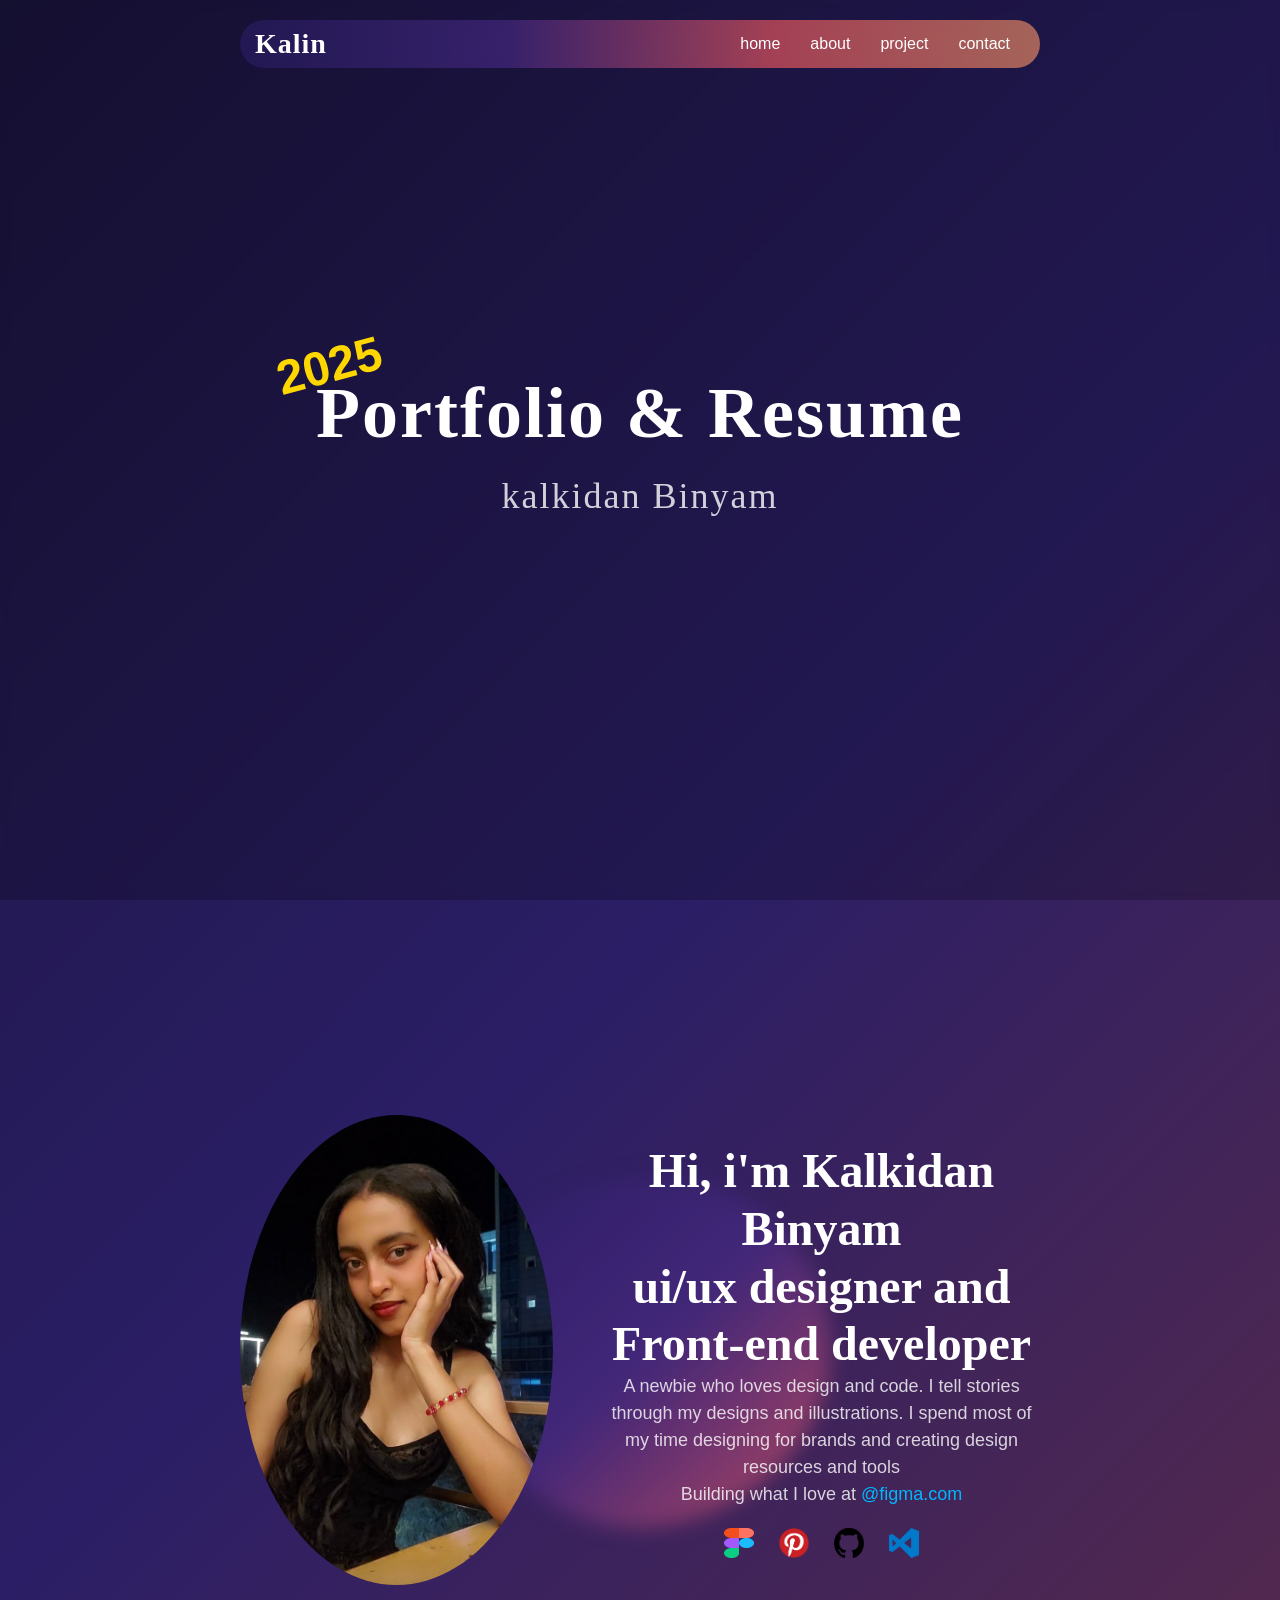
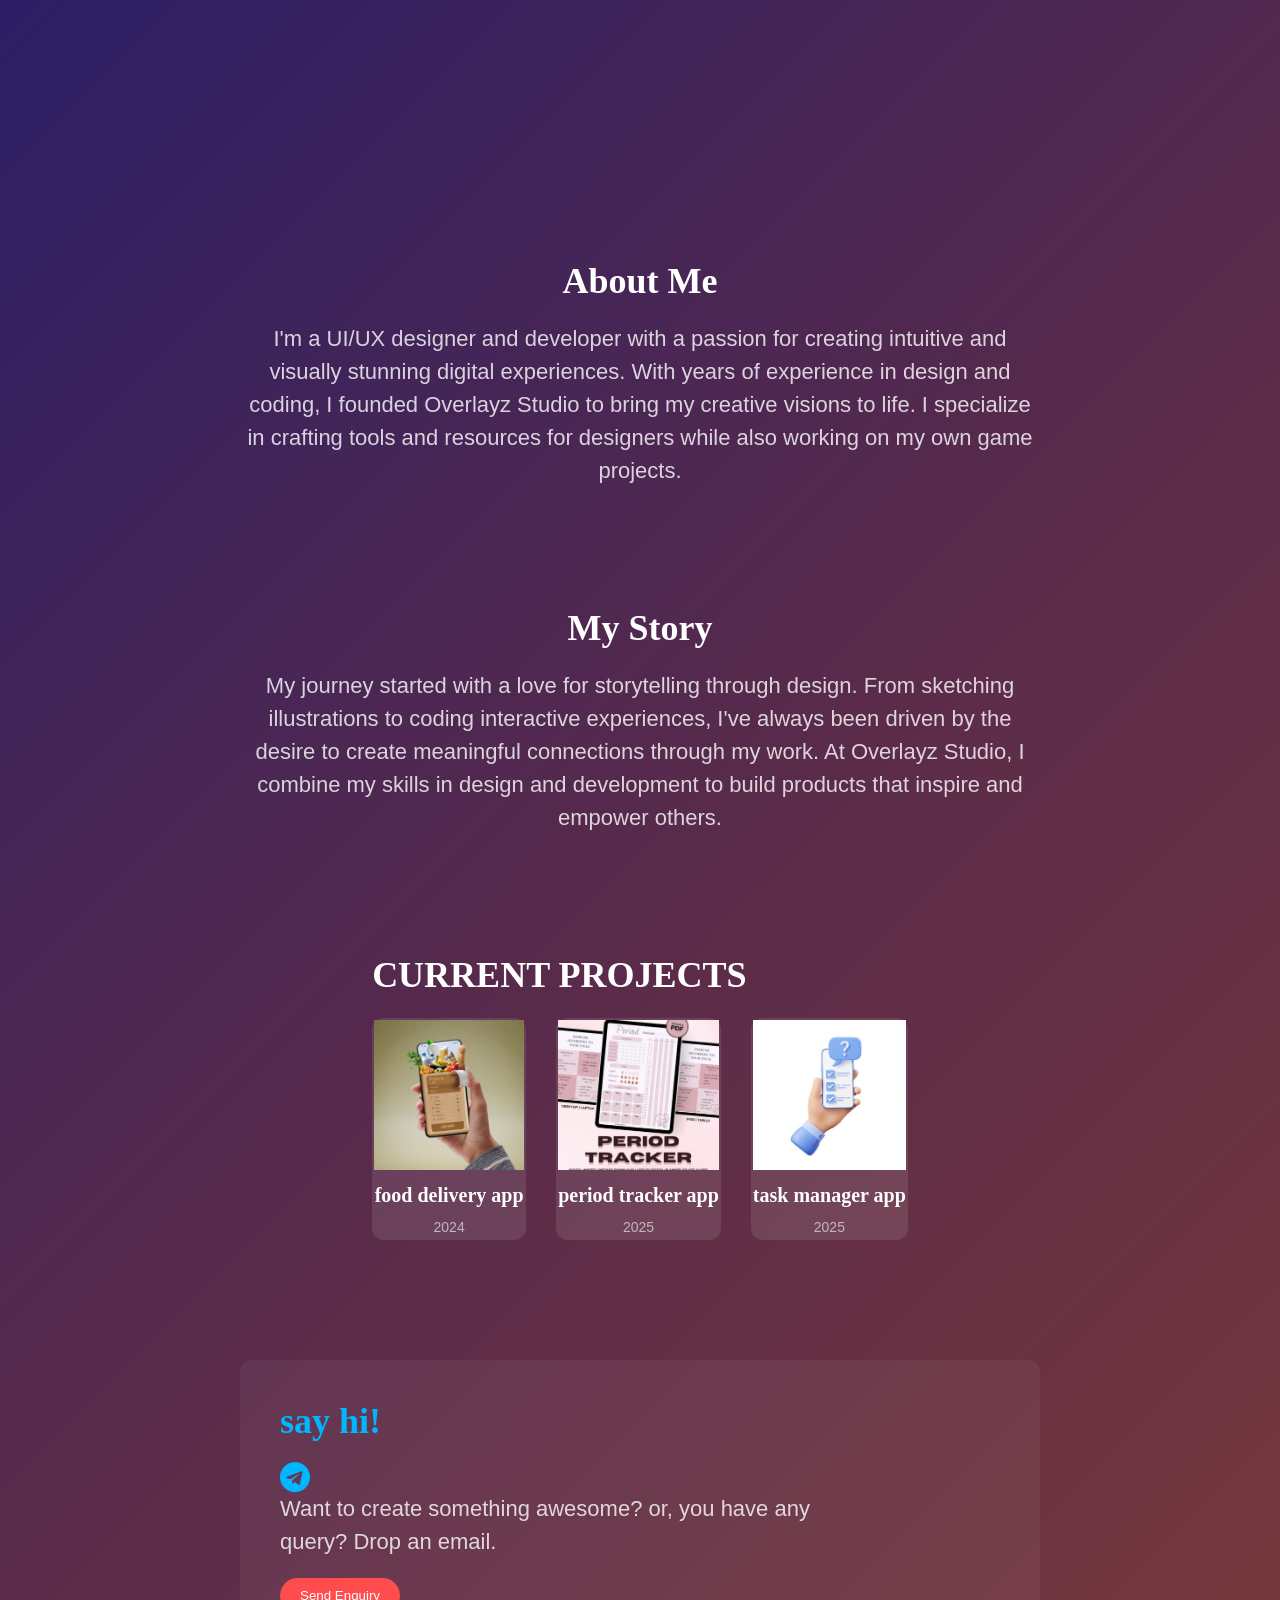
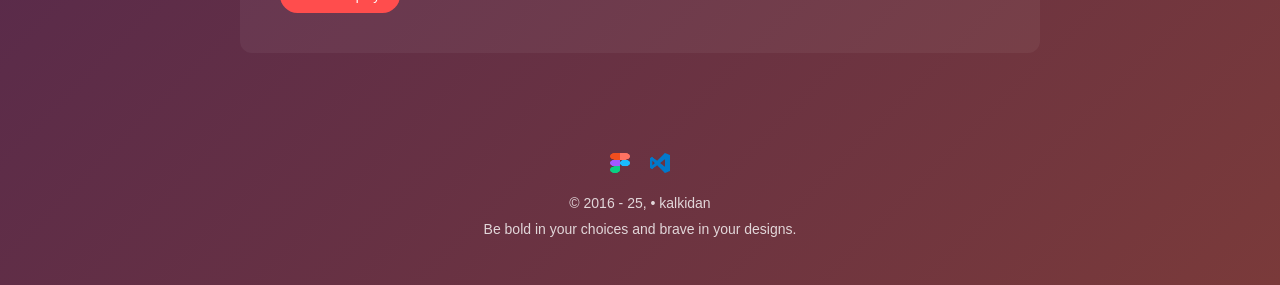
==== index.html @ c03b1dcf "new update" ====
<!DOCTYPE html>
<html lang="en">
<head>
    <meta charset="UTF-8">
    <meta name="viewport" content="width=device-width, initial-scale=1.0">
    <title>portfolio</title>
    <link rel="stylesheet" href="port.css">
    <link rel="stylesheet" href="https://cdnjs.cloudflare.com/ajax/libs/font-awesome/4.7.0/css/font-awesome.min.css">
</head>
<body>
    <div class="background-overlay"></div>
    <!--nav Bar--> 
    <nav class="navbar">
        <div class="nav-container">
            <div class="logo">Kalin</div>
            <ul class="nav-links">
                <li><a href="#home">Home</a></li>
                <li><a href="#about">about</a></li>
                <li><a href="#projects">Project</a></li>
                <li><a href="#contact">Contact</a></li>
            </ul>
        </div>
    </nav>
<!-- Front Page Section -->
<section id="front-page" class="section">
    <div class="front-page-content">
        <h1>
            <span class="title">Portfolio & Resume</span> 
            <span class="year">2025</span> 
        </h1>
        </h1>
        <p>kalkidan Binyam</p>
    </div>
</section>
<!--home-->
<section id="home" class="section">
    <div class="container">
        <div class="blob">
            <svg viewBox="0 0 200 200" xmlns="http://www.w3.org/2000/svg">
                <path fill="url(#gradient)" d="M45.2,-66.7C58.9,-58.5,70.5,-46.9,77.4,-32.2C84.3,-17.5,86.5,-0.4,82.7,15.5C78.9,31.4,69.1,46.2,55.6,57.5C42.1,68.8,24.9,76.6,7.4,78.5C-10.1,80.4,-27.9,76.4,-41.9,66.7C-55.9,57,-66.1,41.6,-71.8,24.7C-77.5,7.8,-78.7,-10.6,-73.3,-26.9C-67.9,-43.2,-56,-57.4,-41.5,-65.5C-27,-73.6,-13.5,-75.6,0.5,-76.3C14.5,-77,29.5,-74.9,45.2,-66.7Z" transform="translate(100 100)" />
                <defs>
                    <linearGradient id="gradient" x1="0%" y1="0%" x2="100%" y2="100%">
                        <stop offset="0%" style="stop-color:rgba(43, 30, 102, 0.6);stop-opacity:1" />
                        <stop offset="50%" style="stop-color:rgba(74, 43, 138, 0.6);stop-opacity:1" />
                        <stop offset="100%" style="stop-color:rgba(255, 94, 98, 0.6);stop-opacity:1" />
                    </linearGradient>
                </defs>
            </svg>
        </div>
        <div class="home-content">

            <img src="profile.jpg" alt="profile" class="profile-img">
            <div class="home-txt">
                <h1> Hi, i'm Kalkidan Binyam</h1>
                <h1> ui/ux designer and Front-end developer</h1>
                <p>A newbie who loves design and code. I tell stories through my designs and illustrations. I spend most of my time designing for brands and creating design resources and tools</p>
                <p>Building what I love at <a href="#">@figma.com</a></p>
                <div class="tools">
                    <img src="figma.png" alt="figma">
                    <img src="pinterest.png" alt="pinterest">
                    <img src="github.png" alt="github">
                    <img src="vscode.png" alt="vscode">
                </div>

            </div>
        </div>

    </div>

</section>
<!-- About Section -->
<section id="about" class="section">
     <div class="container">
            <h2>About Me</h2>
            <p>I'm a UI/UX designer and developer with a passion for creating intuitive and visually stunning digital experiences. With years of experience in design and coding, I founded Overlayz Studio to bring my creative visions to life. I specialize in crafting tools and resources for designers while also working on my own game projects.</p>
        </div>
    </section>
<!-- Story Section -->
<section id="story" class="section">
        <div class="container">
            <h2>My Story</h2>
            <p>My journey started with a love for storytelling through design. From sketching illustrations to coding interactive experiences, I've always been driven by the desire to create meaningful connections through my work. At Overlayz Studio, I combine my skills in design and development to build products that inspire and empower others.</p>
        </div>
</section>
<!--projects section-->
<section id="projects" class="section">
    <div class="container>">
        <div class="projects-header">
            <h2>current projects</h2>
        </div>
        <div class="projects-container ">
            <div class="project-card">
                <img src="figmap1.jpg" alt="figma-project1">
                <h3>food delivery app</h3>
                <p>2024</p>
            </div>
            <div class="project-card">
                <img src="figmap2.jpg" alt="figma-project1">
                <h3>period tracker app</h3>
                <p>2025</p>
            </div>
            <div class="project-card">
                <img src="figmap3.jpg" alt="figma-project3">
                <h3>task manager app</h3>
                <p>2025</p>
            </div>
        </div>
    </div>

</section>
<!--contact section-->
<section id="contact" class="section">
    <div class="container">
        <div class="contact-section">
            <div>
                <h2> say hi!</h2>
                <a href="https://t.me/Heavenlykal">
                    <i class="fa fa-telegram" style="font-size: 30px;"></i>
                </a>
                <p>Want to create something awesome? or, you have any query? Drop an email.</p>
                <button>Send Enquiry</button>
            </div>
            <div class="contact-graphic"></div>

        </div>
    </div>
</section>
<!--Footer-->
<footer>
    <div class="footer-links">
        <img src="figma.png" alt="figma">
        <img src="vscode.png" alt="vscode">
    </div>
    <p>© 2016 - 25, <kali-portfolio></kali-portfolio> • kalkidan</p>
    <p>Be bold in your choices and brave in your designs.</p>
</footer>
<script src="script.js"></script>
</body>
</html>
---- port.css ----
* {
    margin: 0;
    padding: 0;
    box-sizing: border-box;
    font-family: 'Poppins', sans-serif;
}

body {
    background: linear-gradient(135deg, #1a143d, #2b1e66, #5a2b4a, #7a3a3a);
    color: white;
    position: relative;
    min-height: 100vh;
    overflow-x: hidden;
}

.background-overlay {
    position: fixed;
    top: 0;
    left: 0;
    width: 100%;
    height: 100%;
    background: rgba(0, 0, 0, 0.2);
    backdrop-filter: blur(5px);
    z-index: -1;
}

/* Nav Bar */
.navbar {
    position: fixed;
    top: 0;
    width: 100%;
    background: transparent;
    padding: 20px 40px;
    display: flex;
    justify-content: center;
    align-items: center;
    z-index: 1000;
}

.nav-container {
    display: flex;
    justify-content: space-between;
    align-items: center;
    width: 100%;
    max-width: 800px;
    background: linear-gradient(90deg, rgba(43, 30, 102, 0.6), rgba(74, 43, 138, 0.6), rgba(255, 94, 98, 0.6), rgba(255, 153, 102, 0.6));
    border-radius: 50px;
    padding: 8px 15px;
    backdrop-filter: blur(5px);
}

.logo {
    font-size: 28px;
    font-weight: 600;
    color: white;
    letter-spacing: 1px;
    font-family: 'Playfair Display', serif;
}

.nav-links {
    list-style: none;
    display: flex;
    align-items: center;
}

.nav-links li {
    margin: 0 15px;
    position: relative;
}

.nav-links a {
    color: white;
    text-decoration: none;
    font-size: 16px;
    text-transform: lowercase;
    font-weight: 400;
    transition: color 0.3s ease;
}

.nav-links a:hover {
    color: #00b7ff;
}

/* Front Page Section */
#front-page {
    min-height: 100vh;
    display: flex;
    align-items: center;
    justify-content: center;
    text-align: center;
    position: relative;
    z-index: 1;
    overflow: hidden;

}

.front-page-content {
    position: relative;
    z-index: 2;
}

.front-page-content h1 {
    font-family: 'Playfair Display', serif;
    font-weight: 700;
    font-size: 72px;
    display: flex;
    align-items: center;
    justify-content: center;
    gap: 20px;
    margin-bottom: 20px;
}
.year {
    position: absolute;
    top: -40px;
    left: -40px;
    font-size: 48px;
    font-weight: bold;
    color: #ffd700;
    transform: rotate(-15deg);
}
.front-page-content .title {
    font-size: 72px;
    font-family: 'Playfair Display', serif;
    font-weight: 700;
    letter-spacing: 2px;
    line-height: 1;
}
.front-page-content p {
    font-family: 'Playfair Display', serif;
    font-size: 36px;
    letter-spacing: 2px;
    position: relative;
    display: inline-block;
}

/* Home */
#home {
    min-height: 100vh;
    position: relative;
}

.home-content {
    display: flex;
    align-items: center;
    justify-content: center;
    gap: 50px;
    position: relative;
    z-index: 2;
}

.home-text {
    text-align: left;
}

.profile-img {
    width: 500px;
    height: 470px;
    border-radius: 100%;
}
.home-content p {
    font-size: 18px;
    line-height: 1.5;
    color: rgba(255, 255, 255, 0.8);
    font-weight: 300;
}

a {
    color: #00b7ff;
    text-decoration: none;
    transition: color 0.3s ease;
}

.blob {
    position: absolute;
    top: 50%;
    left: 50%;
    transform: translate(-50%, -50%);
    width: 50vw;
    height: 50vh;
    z-index: 1;
}

.blob svg {
    width: 100%;
    height: 100%;
    filter: blur(10px);
}

.tools {
    margin-top: 20px;
    display: flex;
    justify-content: center;
    gap: 25px;
}

.tools img {
    width: 30px;
    height: 30px;
    filter: grayscale(0%);
    opacity: 100;
}

/* General Section Styles */
.section {
    padding: 60px 20px;
    display: flex;
    align-items: center;
    justify-content: center;
    position: relative;
    z-index: 2;
}

.container {
    text-align: center;
    max-width: 800px;
    width: 100%;
}

h1, h2, h3 {
    font-family: 'Playfair Display', serif;
    font-weight: 700;
}

h1 {
    font-size: 48px;
    line-height: 1.2;
}

h2 {
    font-size: 36px;
    margin-bottom: 20px;
}

h3 {
    font-size: 20px;
}
/* About Section */
#about .container {
    text-align: center;}
p {
    font-size: 22px;
    line-height: 1.5;
    color: rgba(255, 255, 255, 0.8);
    font-weight: 300;
}

a {
    color: #00b7ff;
    text-decoration: none;
    transition: color 0.3s ease;
}


/* Story Section */
#story .container {
    text-align: center;
}

/* Projects */
#work {
    padding: 60px 20px;
}

.projects-header {
    display: flex;
    justify-content: space-between;
    align-items: center;
    margin-bottom: 2px;
    text-transform: uppercase;
    font-size: 14px;
    font-weight: 400;
    gap: 43px;
}

.projects-header a {
    color: #00b7ff;
    font-size: 14px;
}
.projects-container {
    display: flex;
    flex-direction: row;
    gap: 30px;
    justify-content: center; 
}

.project-card {
    background: rgba(255, 255, 255, 0.1);
    padding: 2px;
    border-radius: 12px;
    text-align: center;
}

.project-card img {
    width: 100%;
    height: 150px;
    object-fit: cover;
    border-radius: 0px;
    
}

.project-card h3 {
    margin: 10px 0;
}

.project-card p {
    font-size: 14px;
    color: rgba(255, 255, 255, 0.6);
    font-weight: 300;
}

/* Contact Section */
#contact {
    padding: 60px 20px;
}

.contact-section {
    background: rgba(255, 255, 255, 0.05);
    padding: 40px;
    border-radius: 12px;
    text-align: left;
    display: flex;
    justify-content: space-between;
    align-items: center;
    gap: 20px;
    max-width: 800px;
    width: 100%;
}

.contact-section h2 {
    color: #00b7ff;
}

.contact-section a {
    color: #00b7ff;
}

.contact-section button {
    background: #ff4d4d;
    color: white;
    border: none;
    padding: 10px 20px;
    border-radius: 20px;
    cursor: pointer;
    margin-top: 20px;
    font-weight: 400;
}

.contact-graphic {
    width: 150px;
    height: 150px;
    background: url('contact-graphic.png') no-repeat center;
    background-size: cover;
}

/* Footer */
footer {
    padding: 40px 20px;
    text-align: center;
    position: relative;
    z-index: 1;
}

.footer-links {
    display: flex;
    justify-content: center;
    gap: 20px;
    margin-bottom: 20px;
}

.footer-links img {
    width: 20px;
    height: 20px;
    filter: grayscale(0%);
    opacity: 100;
}

footer p {
    font-size: 14px;
    margin: 5px 0;
    font-weight: 300;
}

/* Responsive Styles */
@media (max-width: 768px) {
    .navbar {
        padding: 15px 20px;
    }

    .nav-container {
        max-width: 100%;
        padding: 6px 10px;
    }

    .logo {
        font-size: 22px;
    }

    .nav-links {
        flex-wrap: wrap;
        justify-content: center;
    }

    .nav-links li {
        margin: 5px 10px;
    }

    .nav-links a {
        font-size: 14px;
    }

    .nav-links .icons i {
        font-size: 16px;
        margin: 0 8px;
    }

    .dropdown-content {
        min-width: 100px;
    }

    .dropdown-content a {
        font-size: 12px;
        padding: 8px;
    }

    .front-page-content h1 {
        font-size: 48px;
        gap: 15px;
    }

    .front-page-content .year {
        font-size: 36px;
    }

    .front-page-content .title {
        font-size: 64px;
    }


    .front-page-content p {
        font-size: 24px;
    }

    #front-page::before,
    #front-page::after {
        width: 200px;
        height: 200px;
    }

    .blob {
        width: 70vw;
        height: 40vh;
    }

    .home-content {
        flex-direction: column;
        text-align: center;
    }

    .home-text {
        text-align: center;
    }

    .profile-img {
        width: 120px;
        height: 120px;
    }

    h1 {
        font-size: 36px;
    }

    #about .container,
    #story .container {
        text-align: center;
    }

    #about h2,
    #story h2 {
        font-size: 28px;
    }

    #about p,
    #story p {
        font-size: 16px;
    }

    .projects-container {
        display: flex;
        flex-direction: row;
        gap: 20px;
        flex-wrap: wrap;
        justify-content: center;
    }

    .project-card {
        background-color: #f9f9f9;
        border: 1px solid #ddd;
        border-radius: 8px;
        padding: 15px;
        width: 250px;
        text-align: center;
        box-shadow: 0 2px 5px rgba(0, 0, 0, 0.1);
    }

    .project-card img {
        max-width: 100%;
        height: auto;
        border-radius: 5px;
    }

    .project-card h3 {
        margin: 10px 0 5px;
        font-size: 1.2em;
    }

    .project-card p {
        margin: 0;
        color: #666;
    }
    .contact-section {
        flex-direction: column;
        text-align: center;
        padding: 30px;
    }

    .contact-graphic {
        width: 120px;
        height: 120px;
    }

    .contact-section h2 {
        font-size: 28px;
    }

    .contact-section p {
        font-size: 16px;
    }

    footer {
        padding: 30px 15px;
    }

    .footer-links img {
        width: 18px;
        height: 18px;
    }

    footer p {
        font-size: 12px;
    }


@media (max-width: 480px) {
    .navbar {
        padding: 10px 15px;
    }

    .nav-container {
        flex-direction: column;
        padding: 8px 10px;
    }

    .logo {
        font-size: 20px;
        margin-bottom: 10px;
    }

    .nav-links {
        flex-direction: column;
        align-items: center;
    }

    .nav-links li {
        margin: 8px 0;
    }

    .nav-links a {
        font-size: 12px;
    }

    .nav-links .dropdown:hover .dropdown-content {
        display: none;
    }

    .dropdown-content {
        position: static;
        background: none;
        box-shadow: none;
        display: block;
        text-align: center;
    }

    .dropdown-content a {
        font-size: 12px;
        padding: 5px 0;
    }

    .front-page-content h1 {
        font-size: 36px;
        gap: 10px;
    }

    .front-page-content .year {
        font-size: 24px;
    }

    .front-page-content .title {
        font-size: 48px;
    }

    .front-page-content .sparkle {
        font-size: 16px;
    }

    .front-page-content p {
        font-size: 18px;
    }

    #front-page::before,
    #front-page::after {
        width: 150px;
        height: 150px;
    }

    .blob {
        width: 90vw;
        height: 30vh;
    }

    h1 {
        font-size: 28px;
    }

    #about h2,
    #story h2 {
        font-size: 24px;
    }

    #about p,
    #story p {
        font-size: 14px;
    }

    .project-card img {
        height: 100px;
    }

    .project-card h3 {
        font-size:  stately16px;
    }

    .contact-section {
        padding: 20px;
    }

    .contact-graphic {
        width: 100px;
        height: 100px;
    }

    .contact-section h2 {
        font-size: 24px;
    }

    .contact-section p {
        font-size: 14px;
    }

    .contact-section button {
        padding: 8px 16px;
        font-size: 14px;
    }

    footer {
        padding: 20px 10px;
    }

    .footer-links img {
        width: 16px;
        height: 16px;
    }

    footer p {
        font-size: 10px;
    }
}}
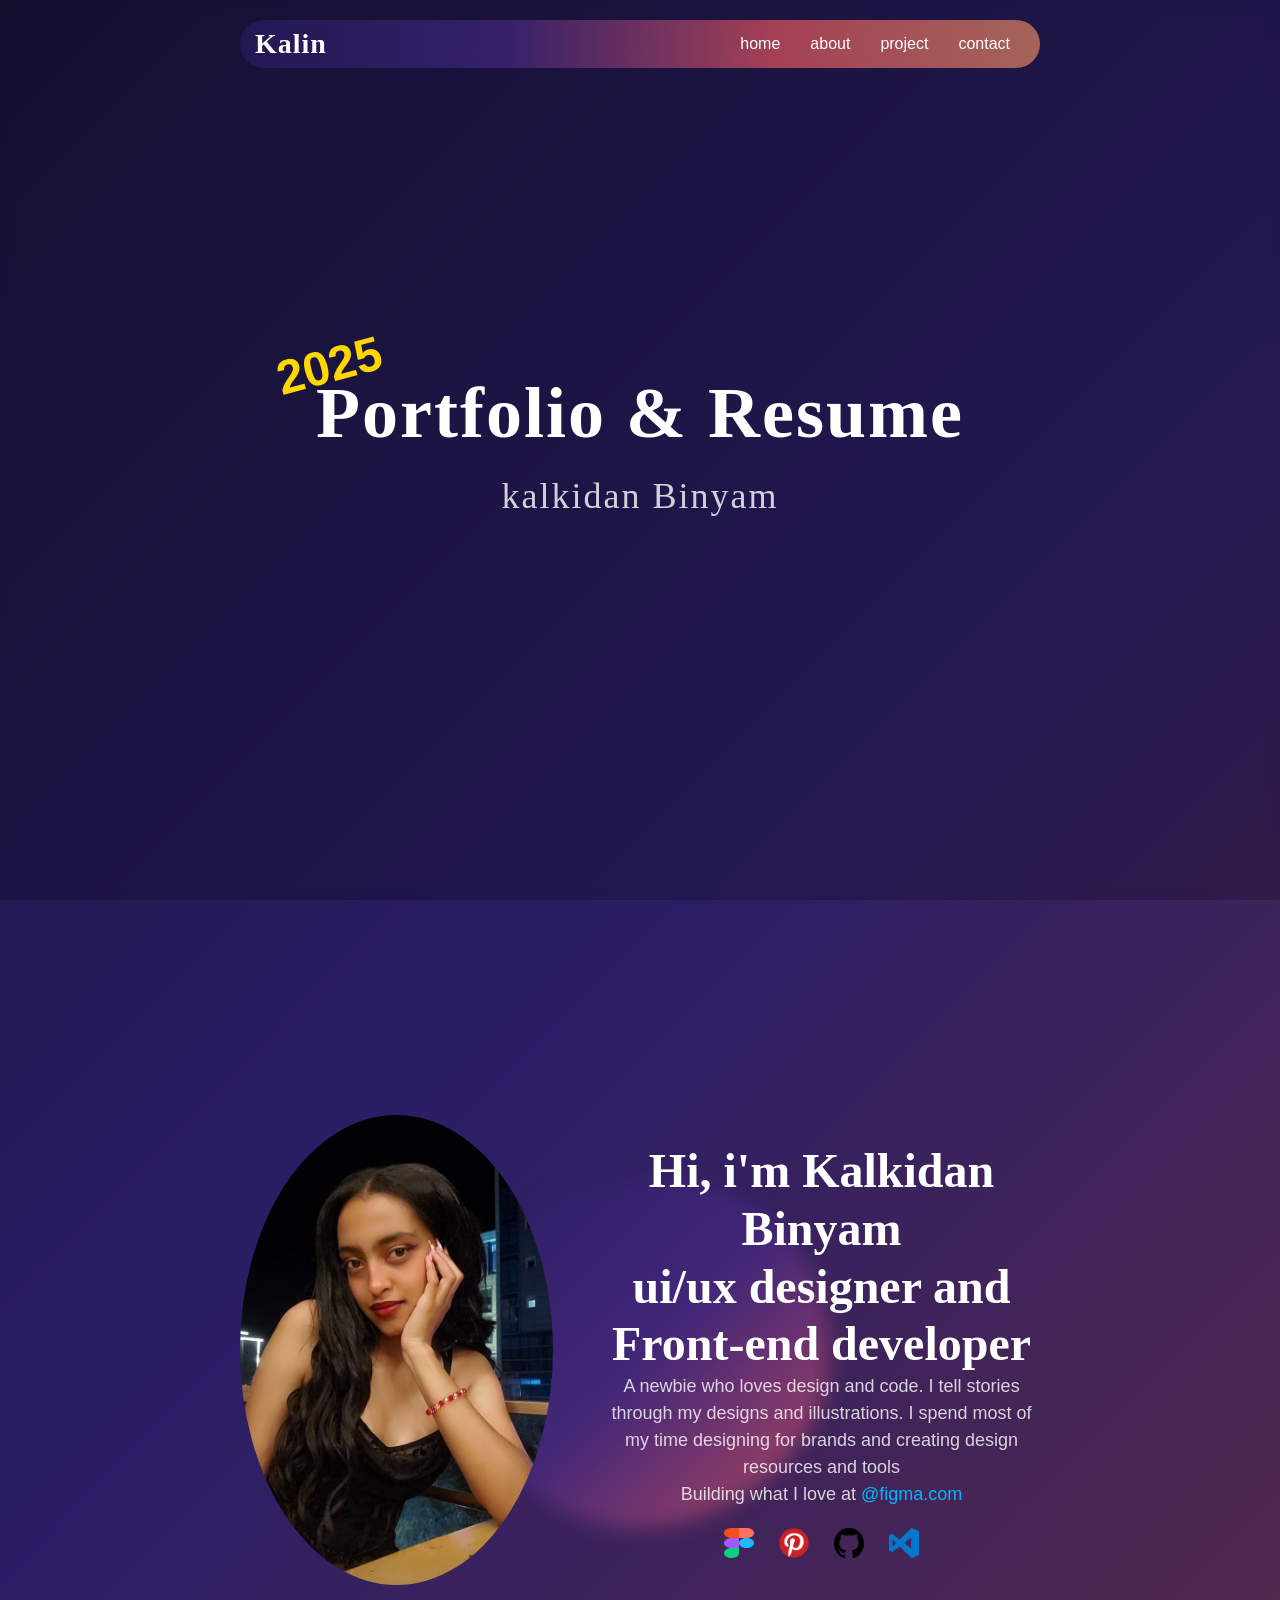
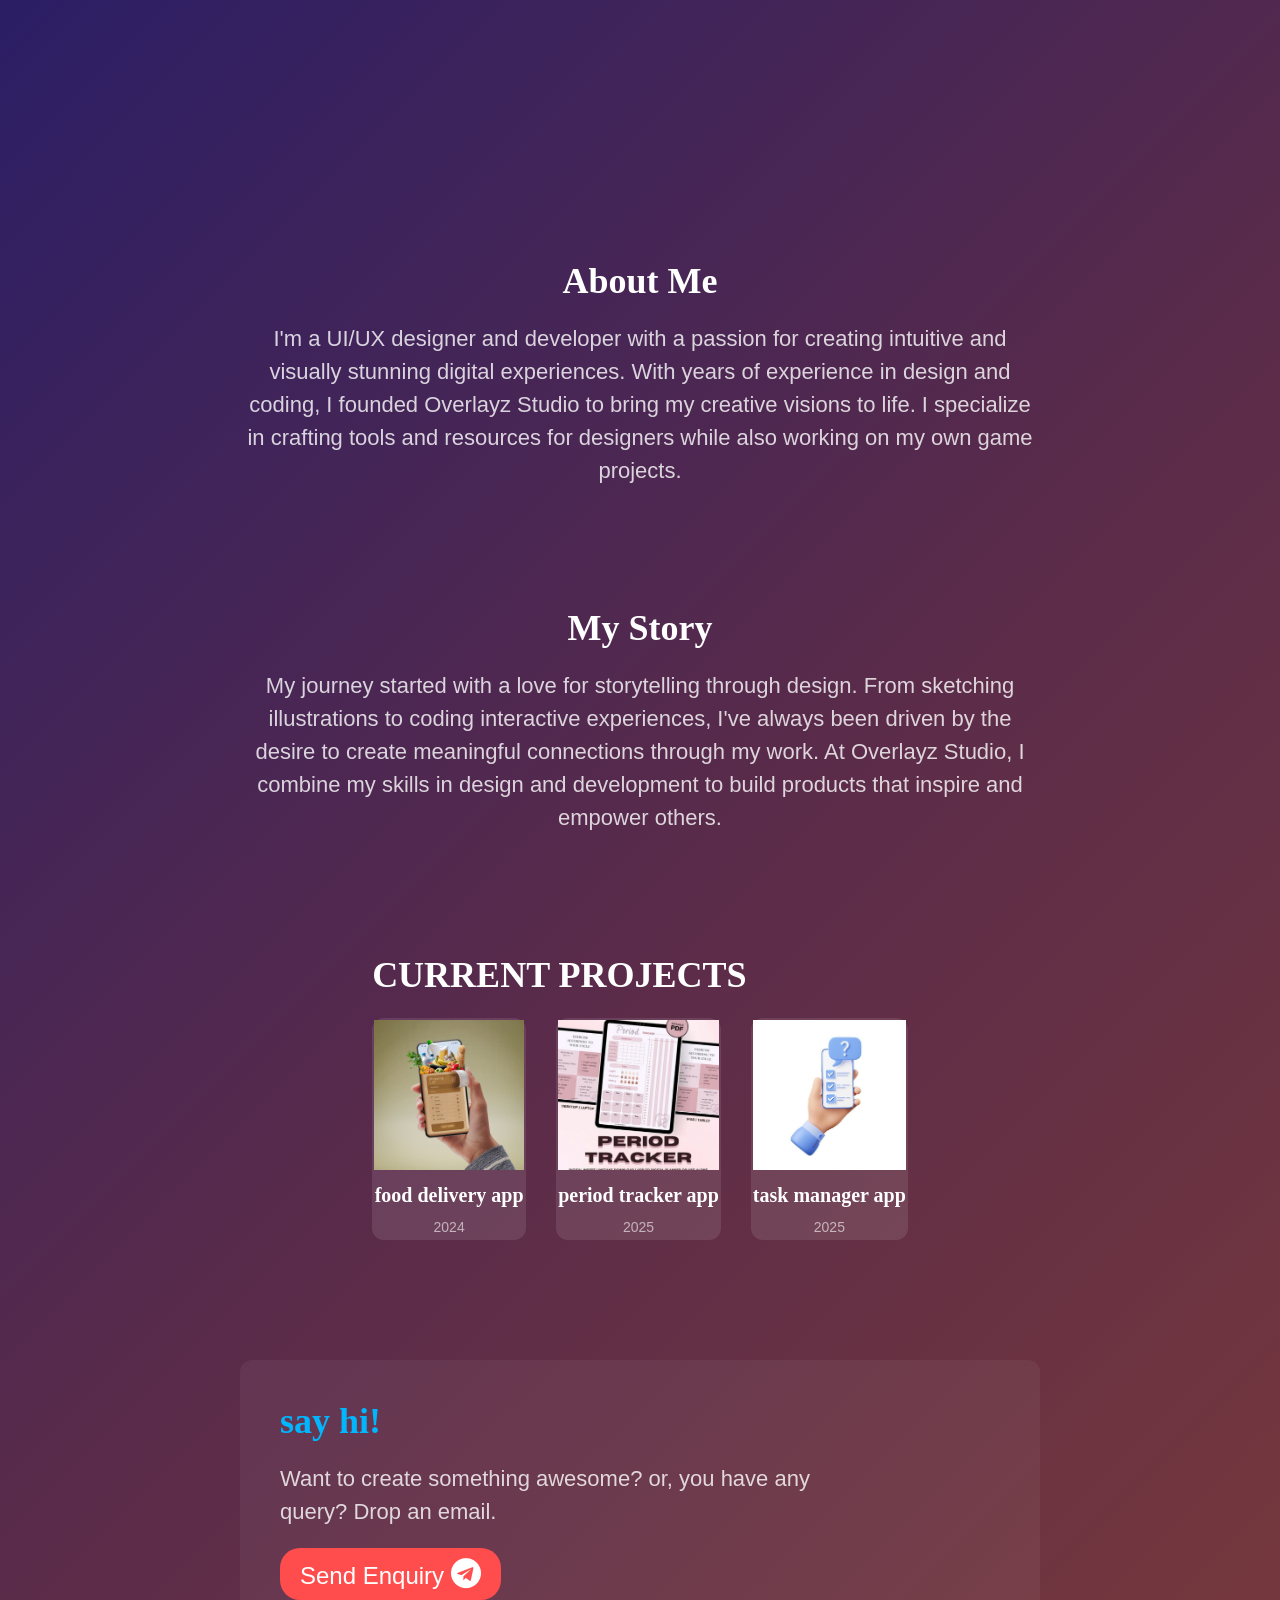
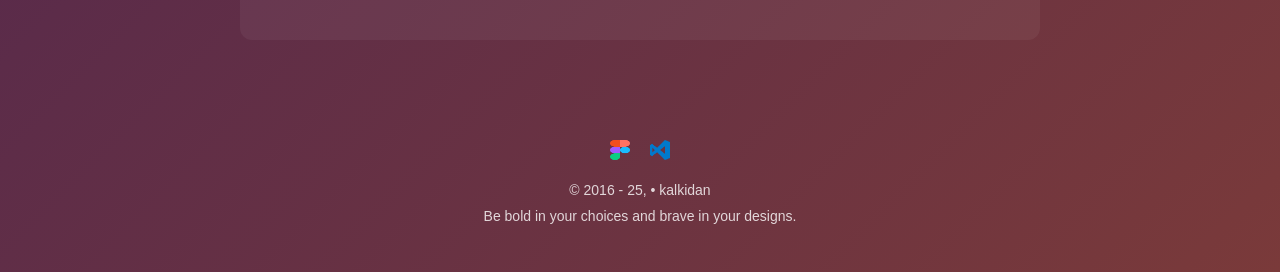
==== commit 3c3601bb: "telegram fixed" ====
--- a/index.html
+++ b/index.html
@@ -114,11 +114,15 @@
         <div class="contact-section">
             <div>
                 <h2> say hi!</h2>
-                <a href="https://t.me/Heavenlykal">
-                    <i class="fa fa-telegram" style="font-size: 30px;"></i>
+               
+                <p>Want to create something awesome? or, you have any query? Drop an email.</p>
+                <a href="https://t.me/Heavenlykal" style="text-decoration: none;">
+                    <button style="font-size:24px;">
+                        Send Enquiry
+                        <i class="fa fa-telegram" style="font-size: 30px;"></i>
+                    </button>
                 </a>
-                <p>Want to create something awesome? or, you have any query? Drop an email.</p>
-                <button>Send Enquiry</button>
+                
             </div>
             <div class="contact-graphic"></div>
 
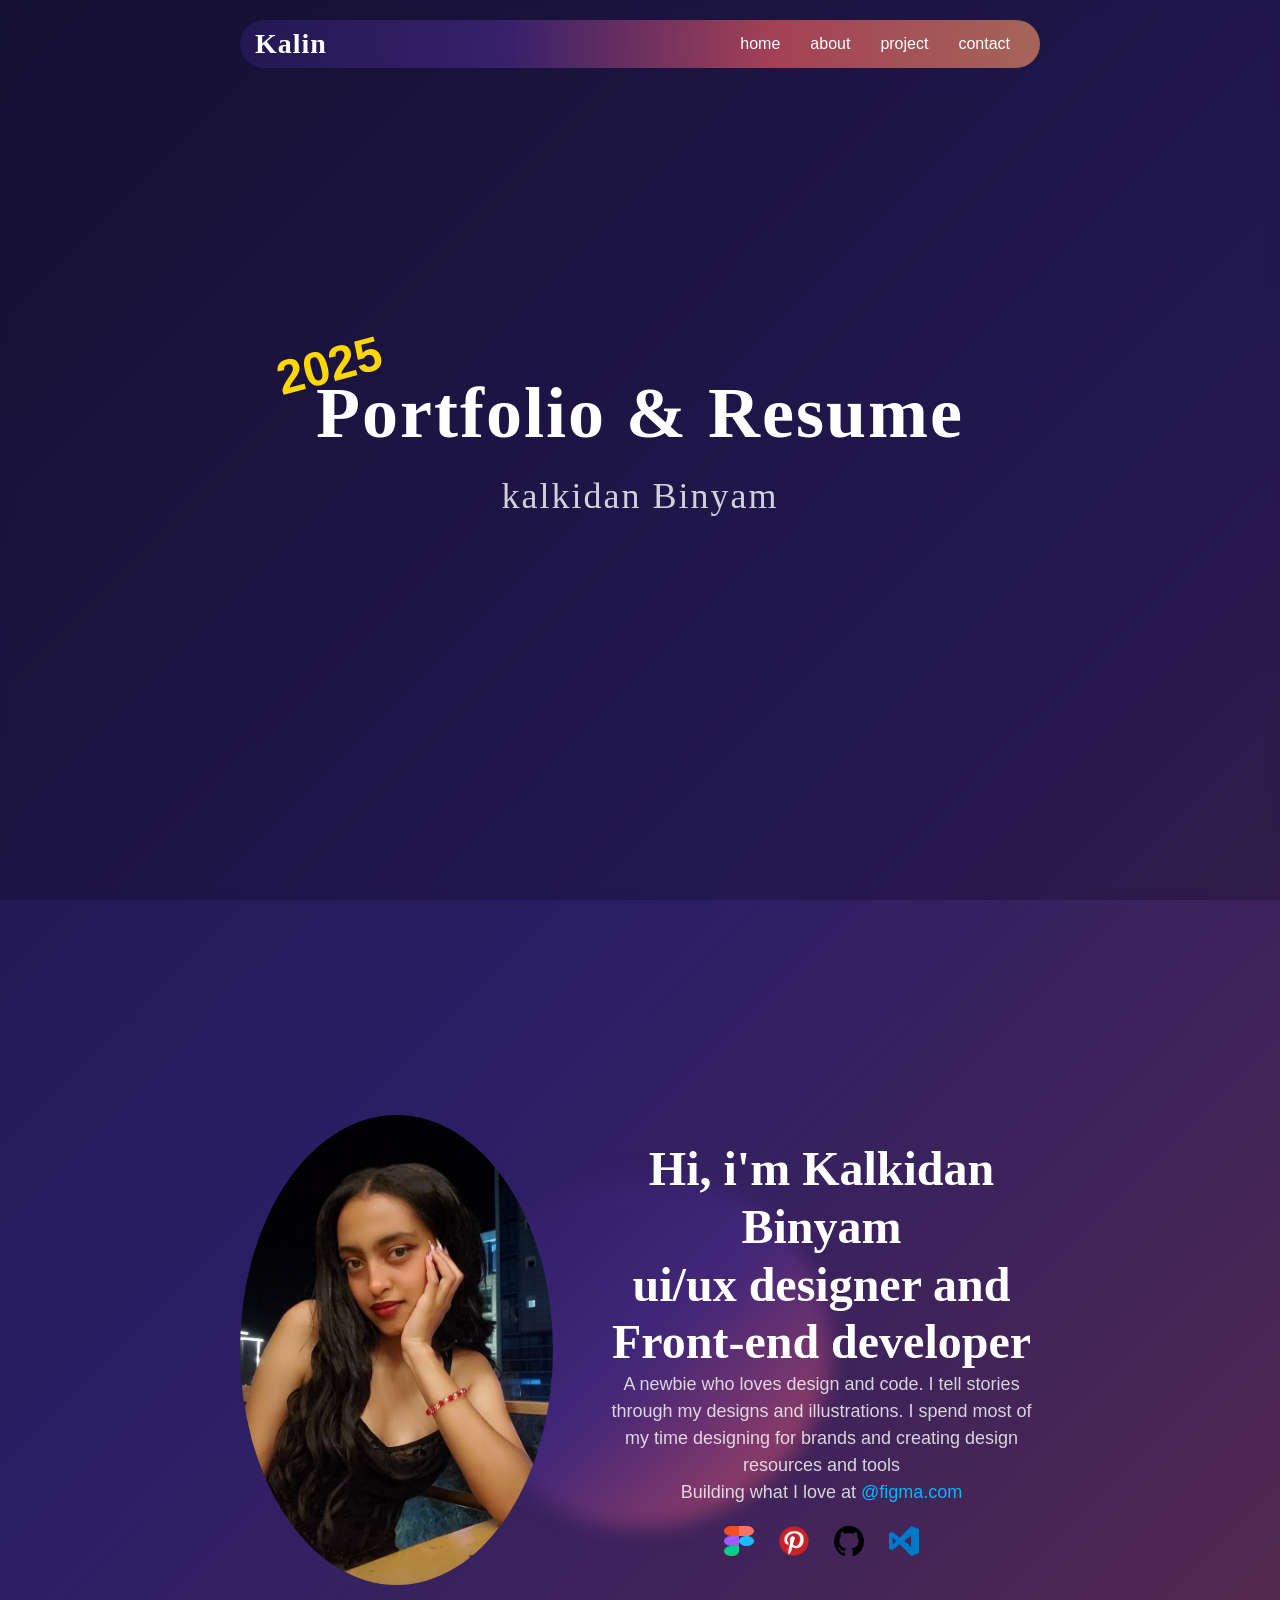
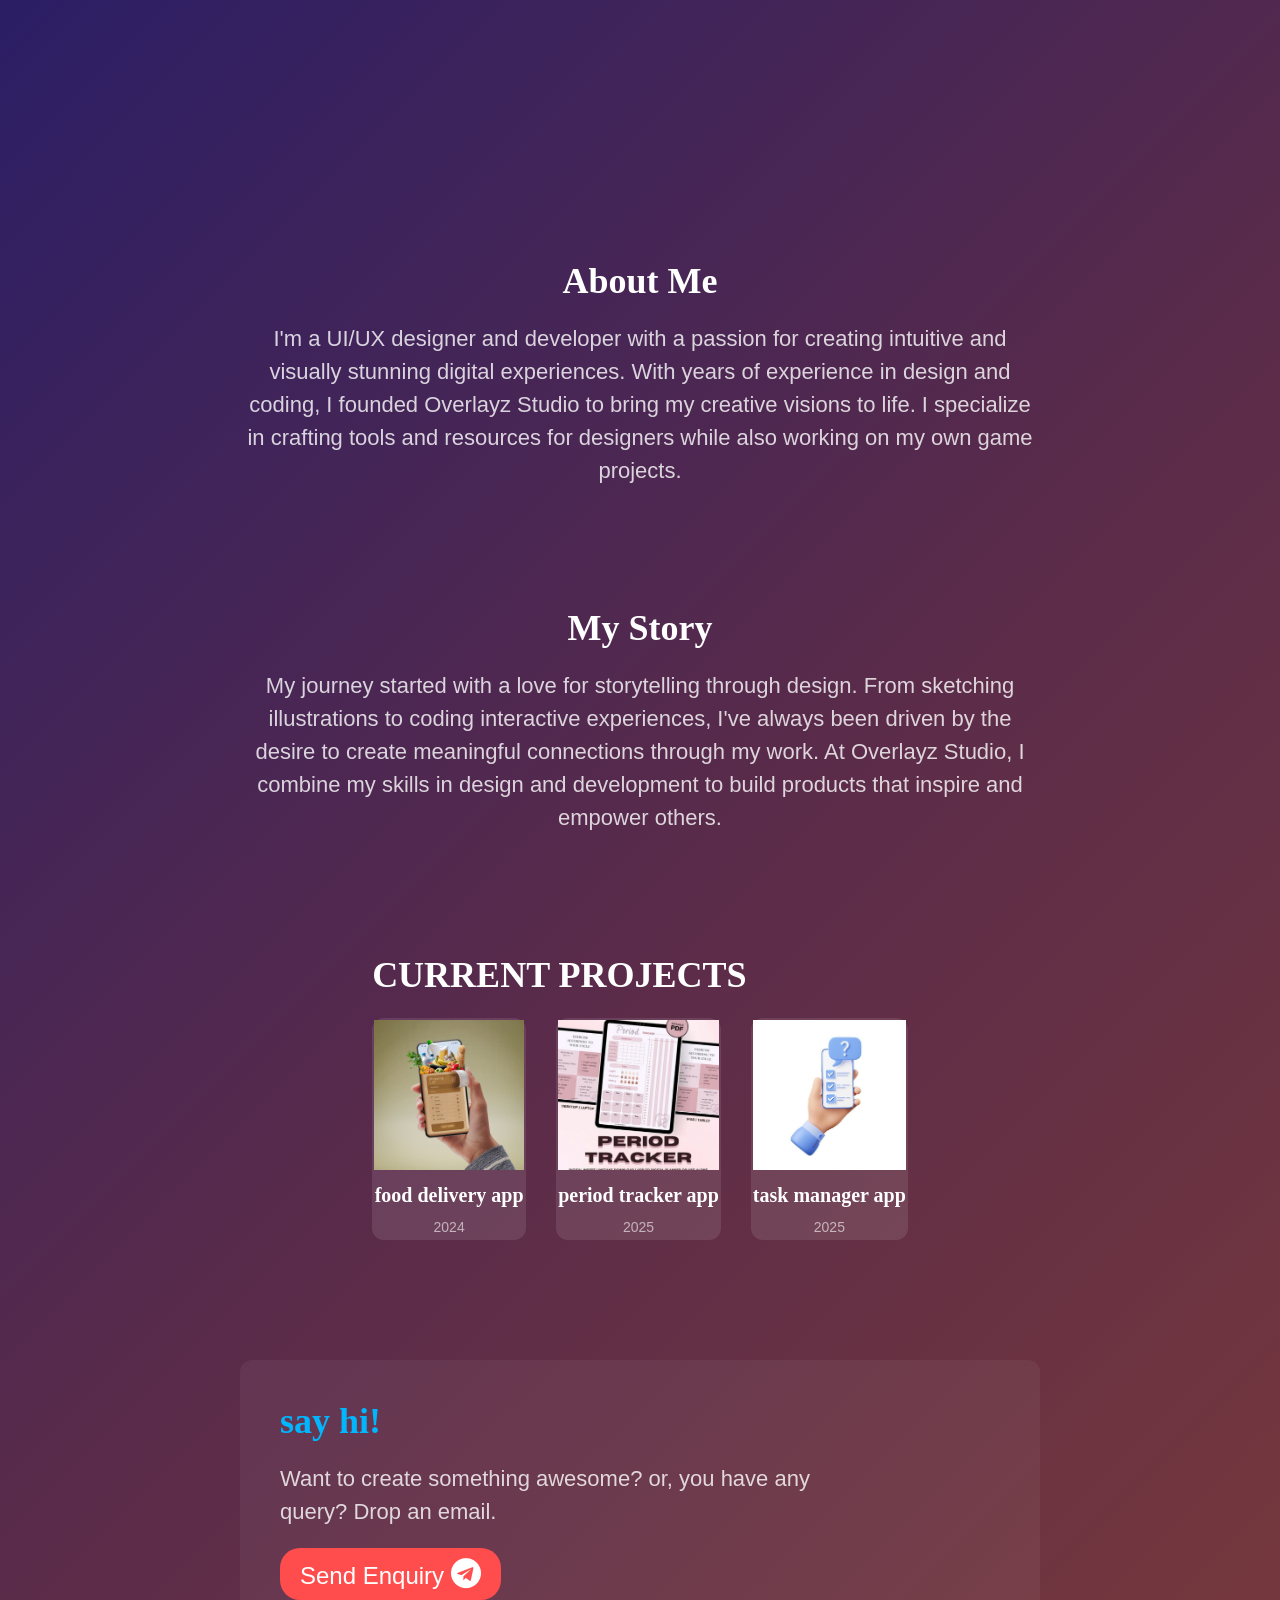
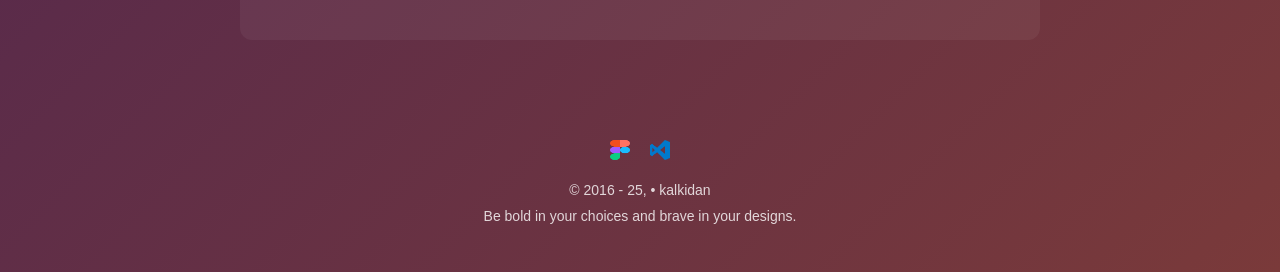
==== commit 0474d813: "links are added" ====
--- a/index.html
+++ b/index.html
@@ -56,10 +56,10 @@
                 <p>A newbie who loves design and code. I tell stories through my designs and illustrations. I spend most of my time designing for brands and creating design resources and tools</p>
                 <p>Building what I love at <a href="#">@figma.com</a></p>
                 <div class="tools">
-                    <img src="figma.png" alt="figma">
-                    <img src="pinterest.png" alt="pinterest">
-                    <img src="github.png" alt="github">
-                    <img src="vscode.png" alt="vscode">
+                    <a href="https://www.figma.com/team_invite/redeem/ejX8lKsYLRq0AFq6lmZoWQ"><img src="figma.png" alt="figma"></a>
+                    <a href="https://www.pinterest.com/kalkidanbinyam/"><img src="pinterest.png" alt="pinterest"></a>
+                    <a href="https://github.com/qalindan"><img src="github.png" alt="github"></a>
+                    <a href=""><img src="vscode.png" alt="vscode"></a>
                 </div>
 
             </div>
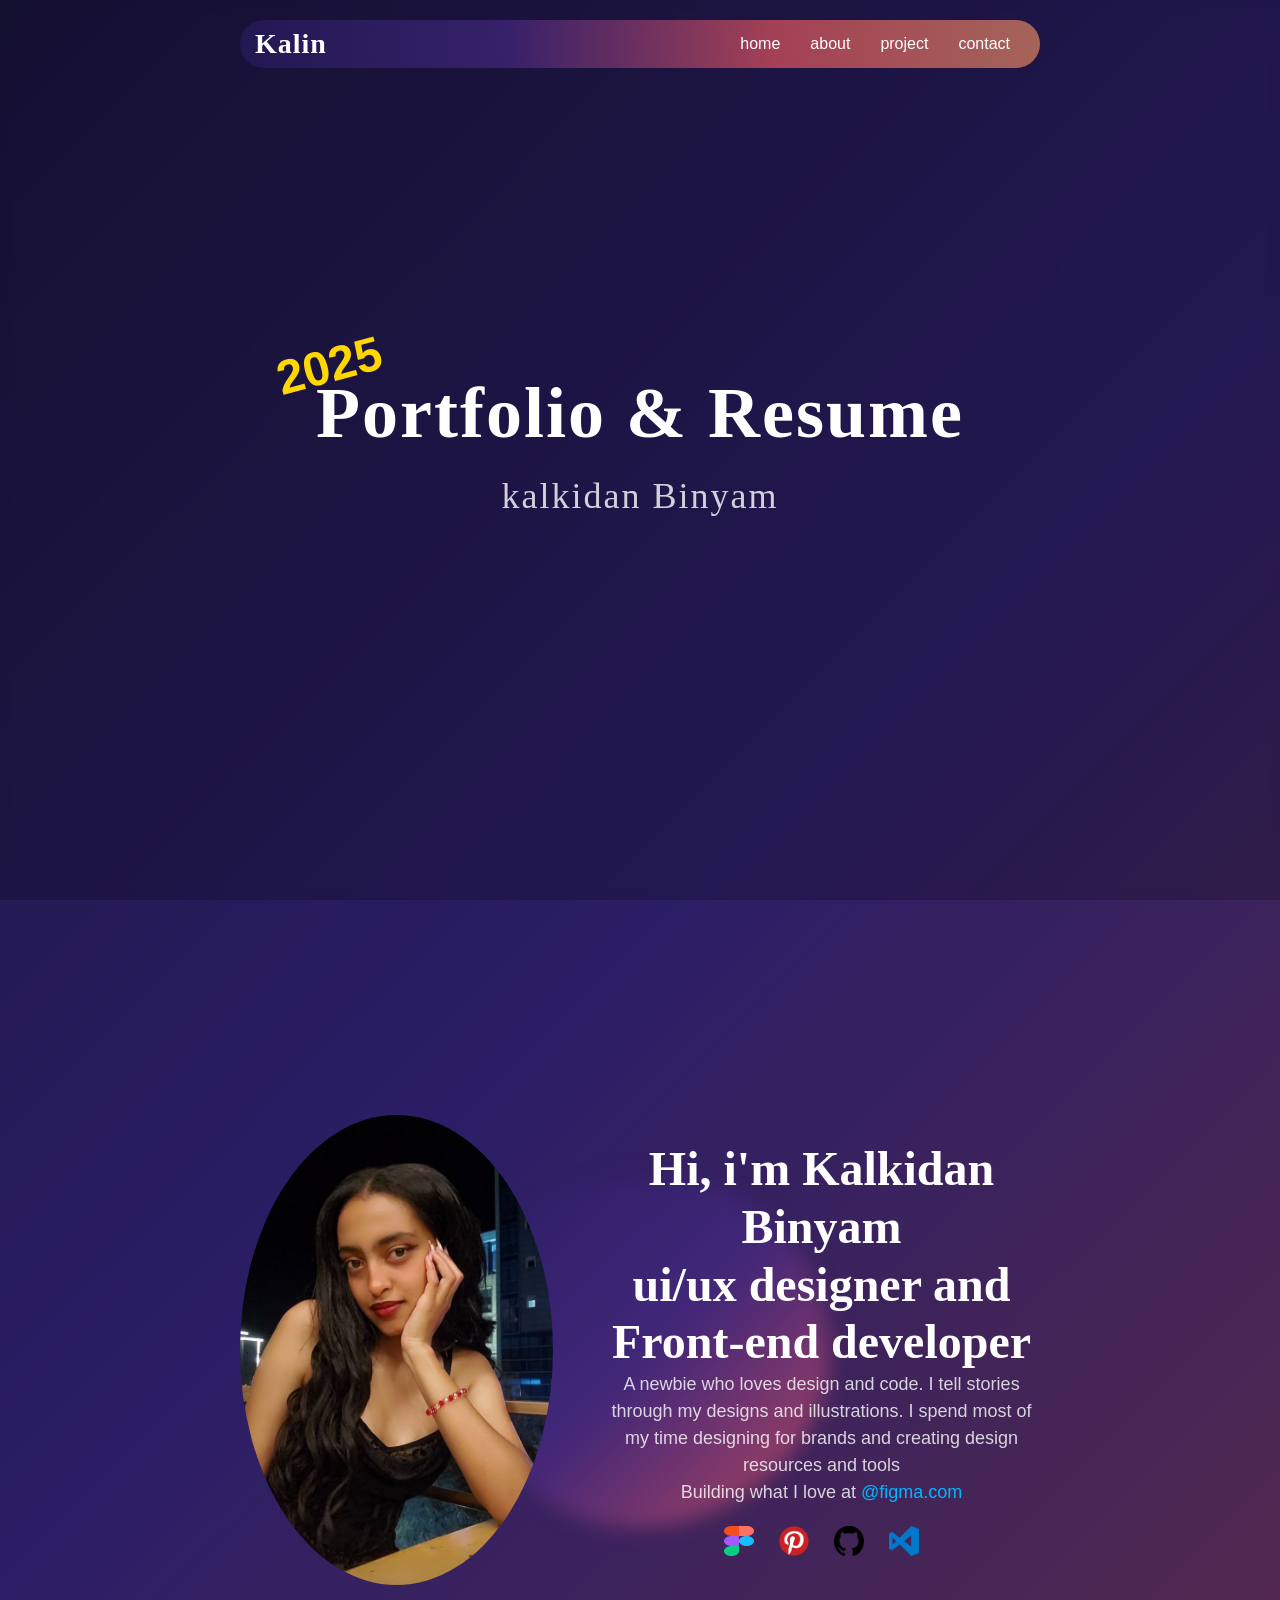
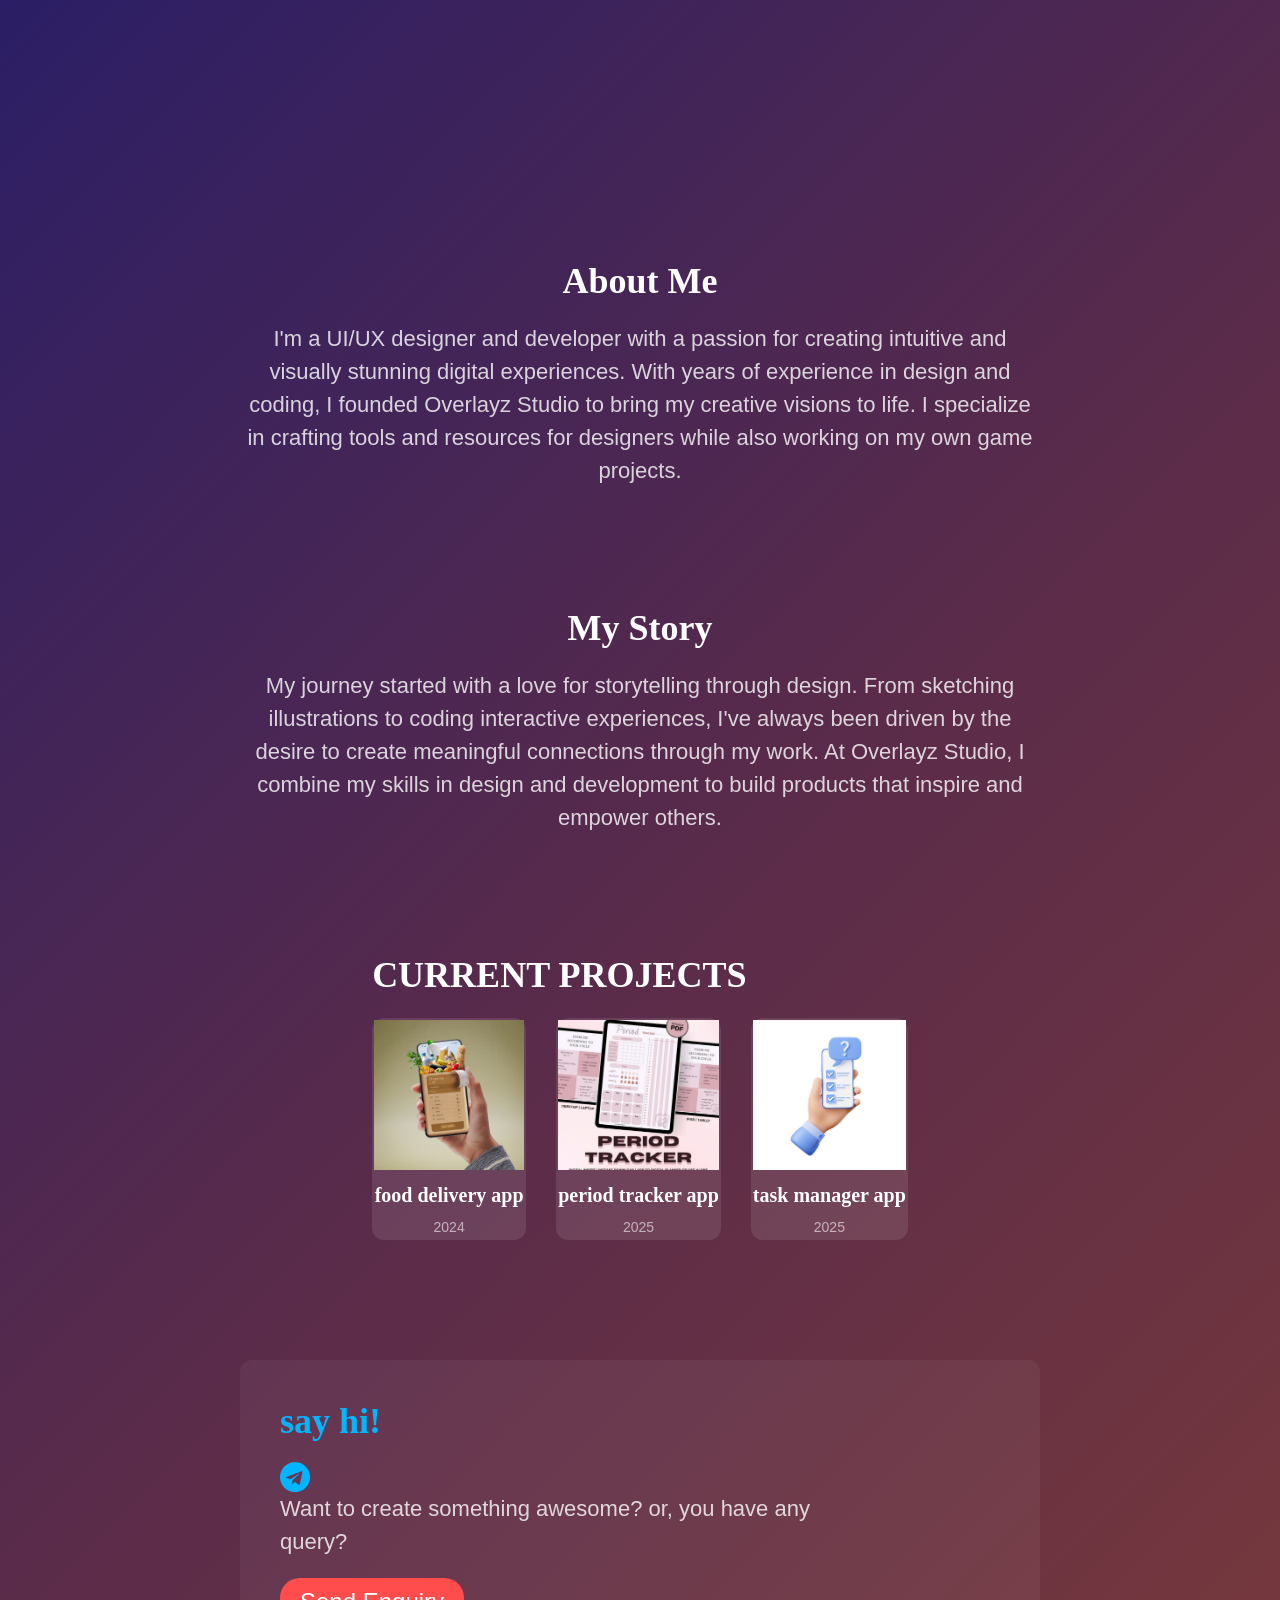
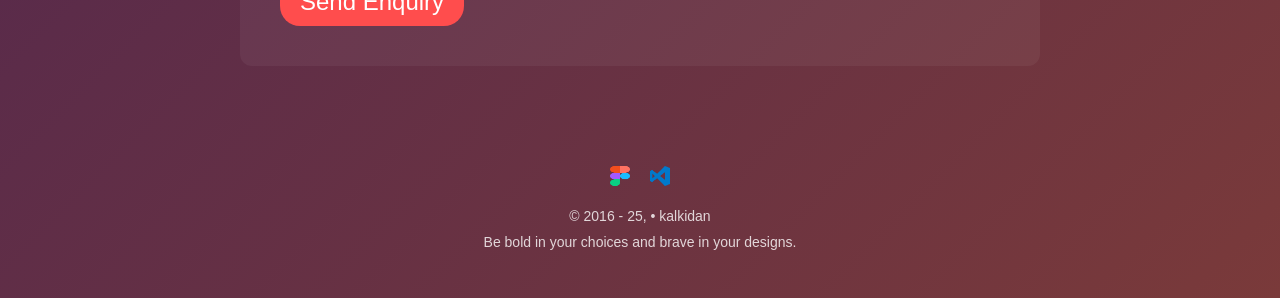
==== commit e7f44db7: "new" ====
--- a/index.html
+++ b/index.html
@@ -114,14 +114,15 @@
         <div class="contact-section">
             <div>
                 <h2> say hi!</h2>
+                <a href="https://t.me/Heavenlykal">
+                    <i class="fa fa-telegram" style="font-size: 30px;"></i>
+                </a>
                
-                <p>Want to create something awesome? or, you have any query? Drop an email.</p>
-                <a href="https://t.me/Heavenlykal" style="text-decoration: none;">
-                    <button style="font-size:24px;">
-                        Send Enquiry
-                        <i class="fa fa-telegram" style="font-size: 30px;"></i>
-                    </button>
-                </a>
+                <p>Want to create something awesome? or, you have any query?</p>
+                <button style="font-size:24px;">
+                    Send Enquiry
+                </button>
+                
                 
             </div>
             <div class="contact-graphic"></div>
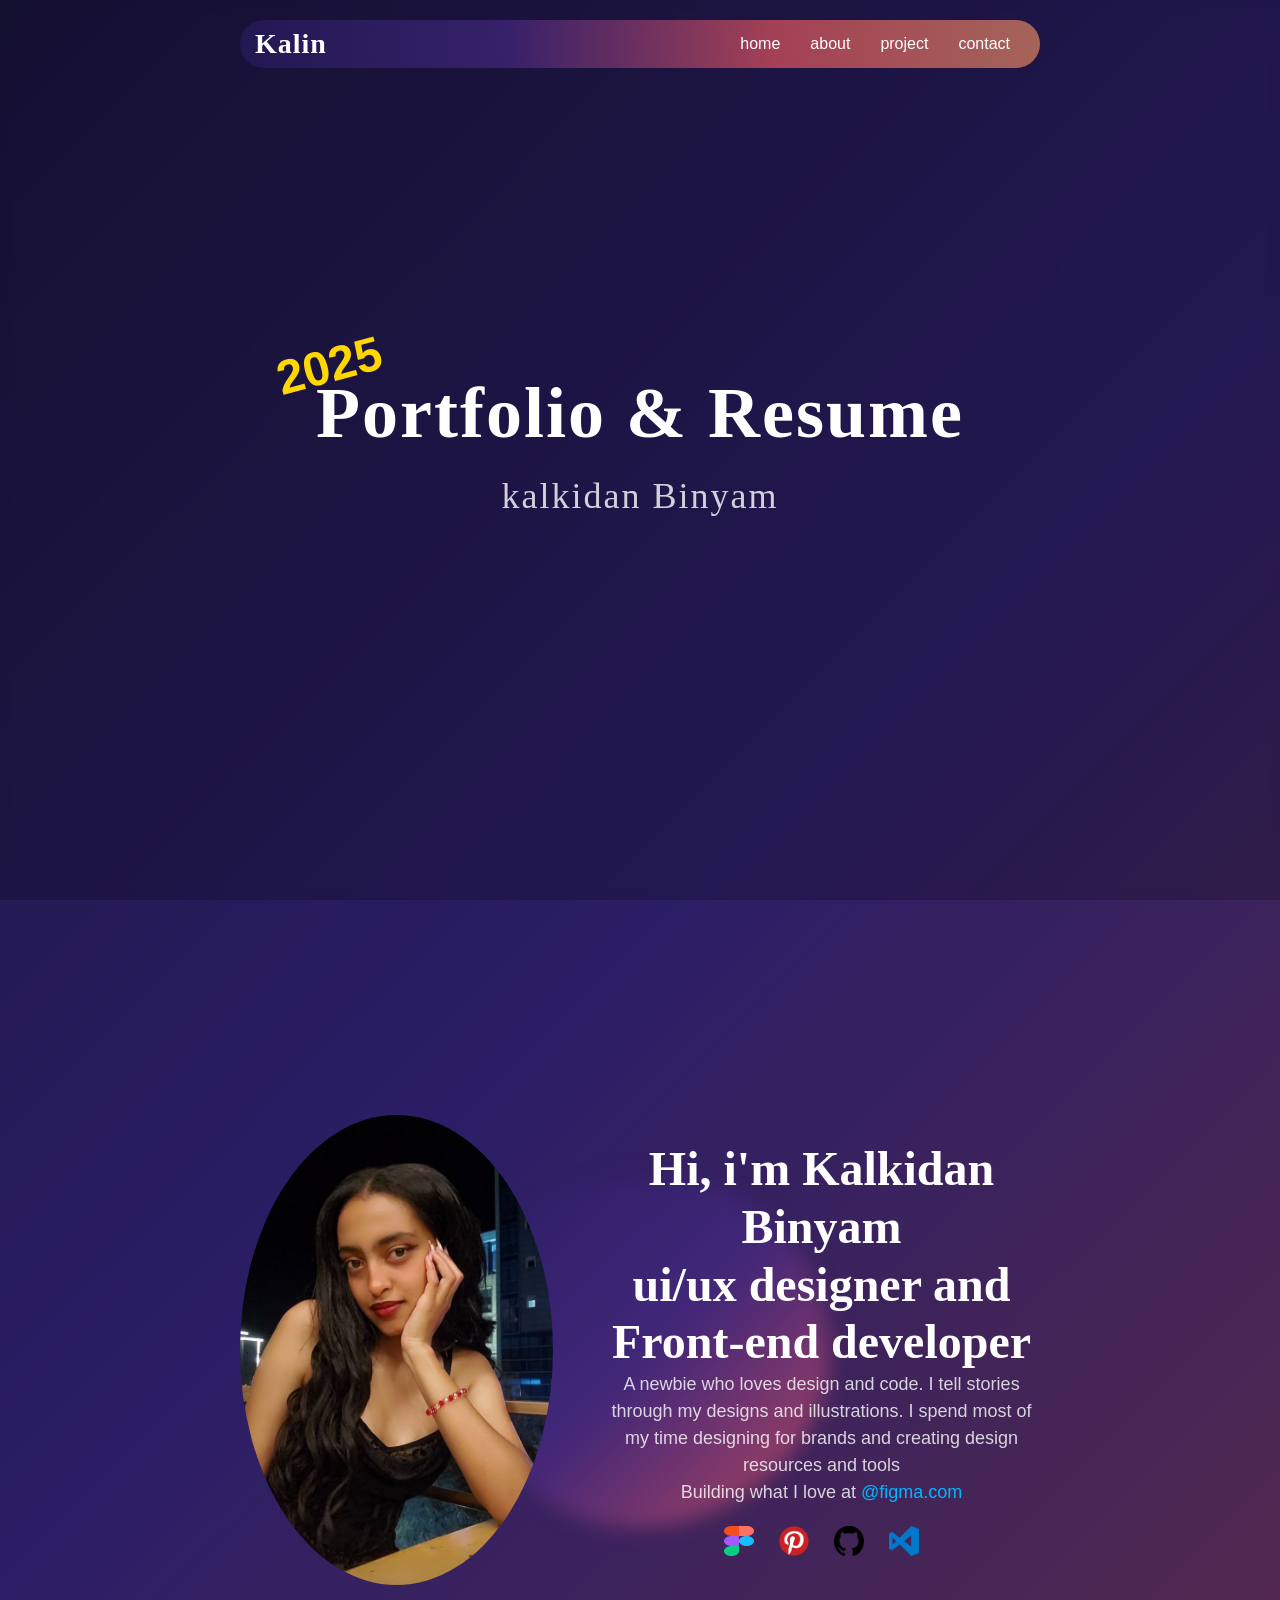
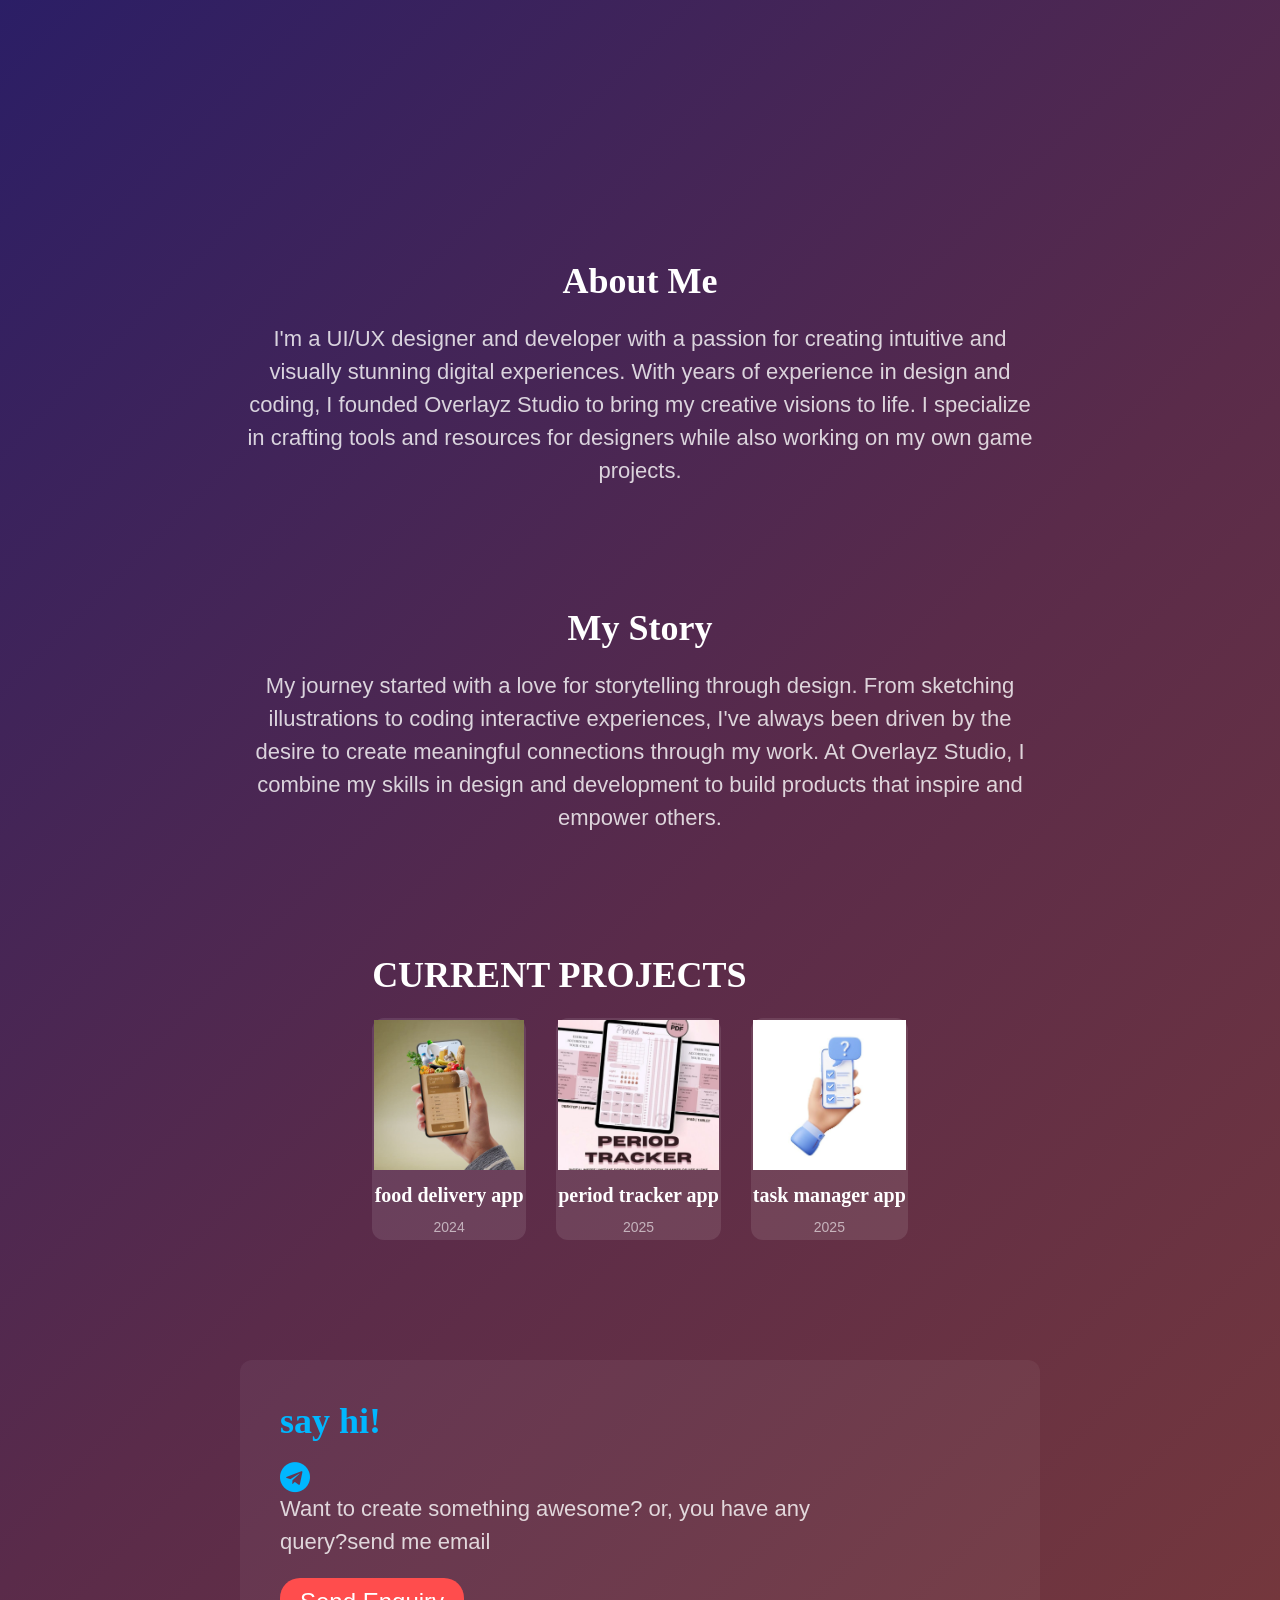
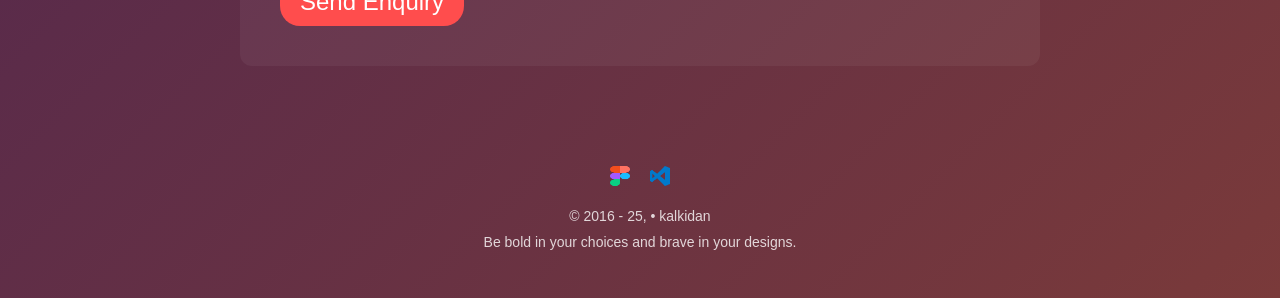
==== commit 2b0ffd8e: "send a query button" ====
--- a/index.html
+++ b/index.html
@@ -117,13 +117,10 @@
                 <a href="https://t.me/Heavenlykal">
                     <i class="fa fa-telegram" style="font-size: 30px;"></i>
                 </a>
-               
-                <p>Want to create something awesome? or, you have any query?</p>
+                <p>Want to create something awesome? or, you have any query?send me email</p>
                 <button style="font-size:24px;">
                     Send Enquiry
                 </button>
-                
-                
             </div>
             <div class="contact-graphic"></div>
 
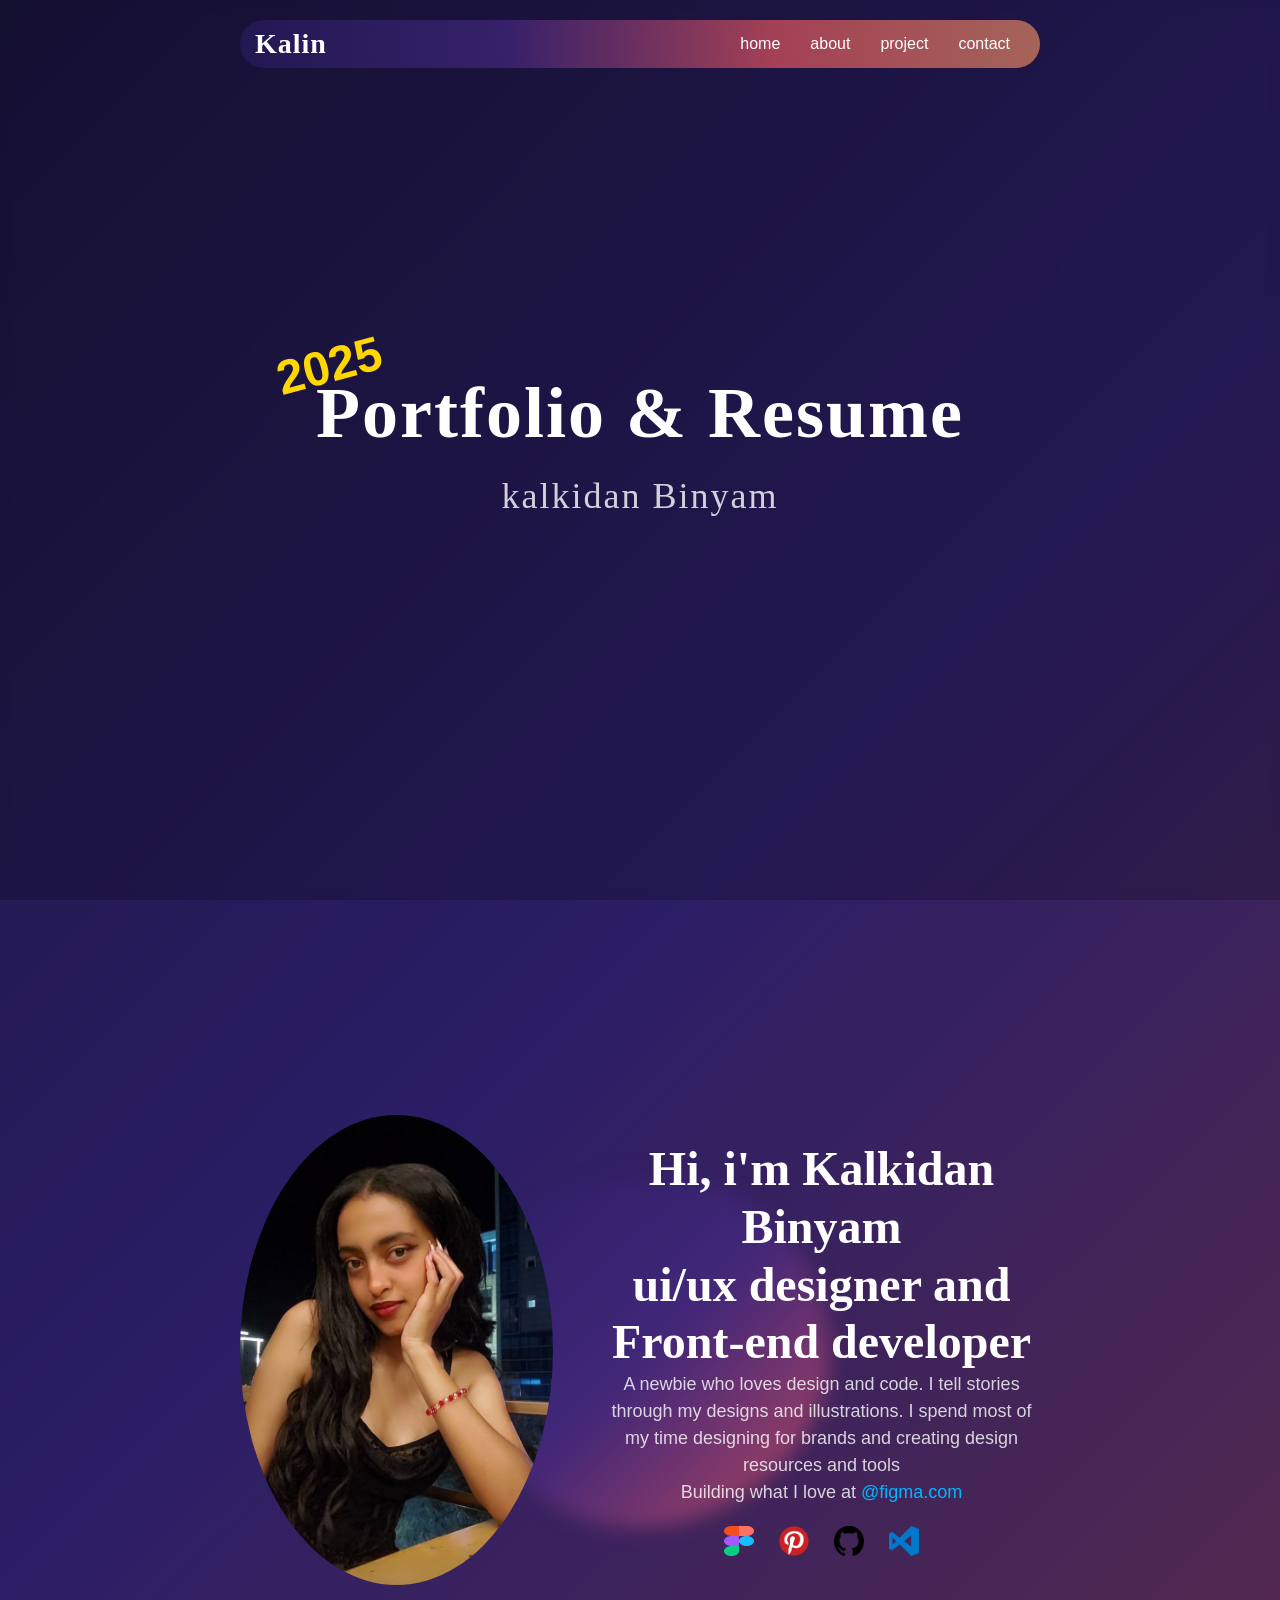
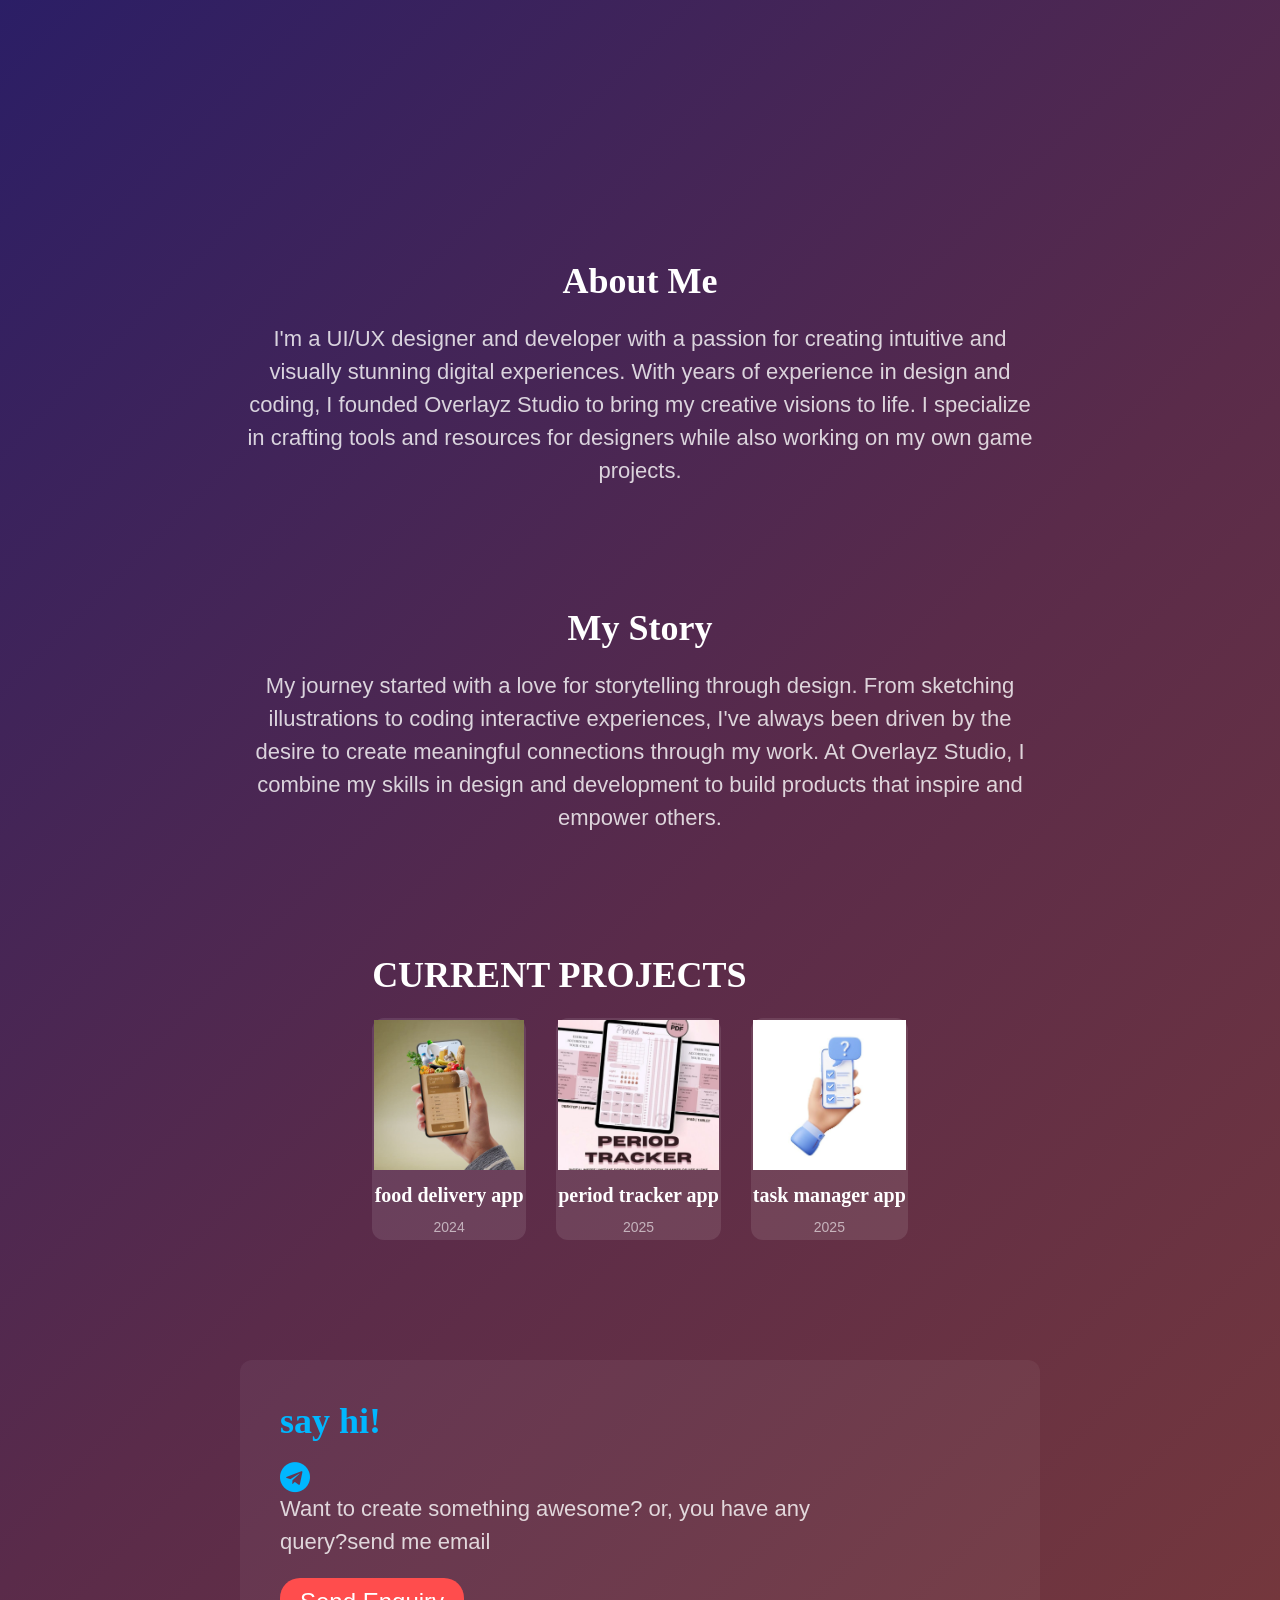
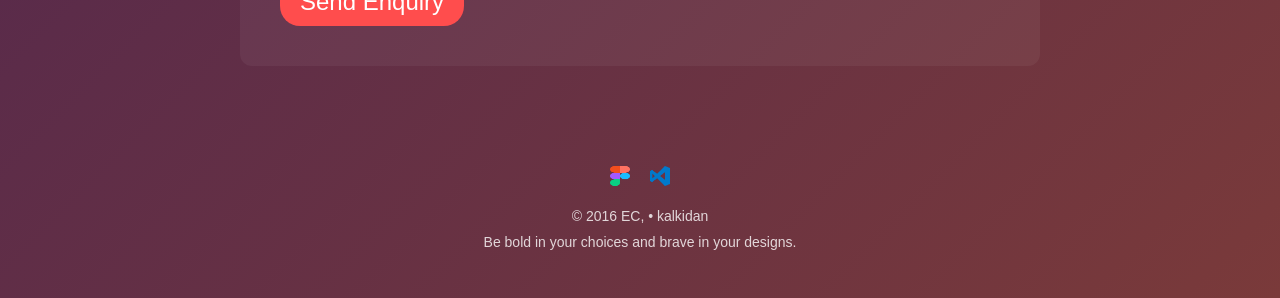
==== commit 78194231: "fotter" ====
--- a/index.html
+++ b/index.html
@@ -133,7 +133,7 @@
         <img src="figma.png" alt="figma">
         <img src="vscode.png" alt="vscode">
     </div>
-    <p>© 2016 - 25, <kali-portfolio></kali-portfolio> • kalkidan</p>
+    <p>© 2016 EC, <kali-portfolio></kali-portfolio> • kalkidan</p>
     <p>Be bold in your choices and brave in your designs.</p>
 </footer>
 <script src="script.js"></script>
